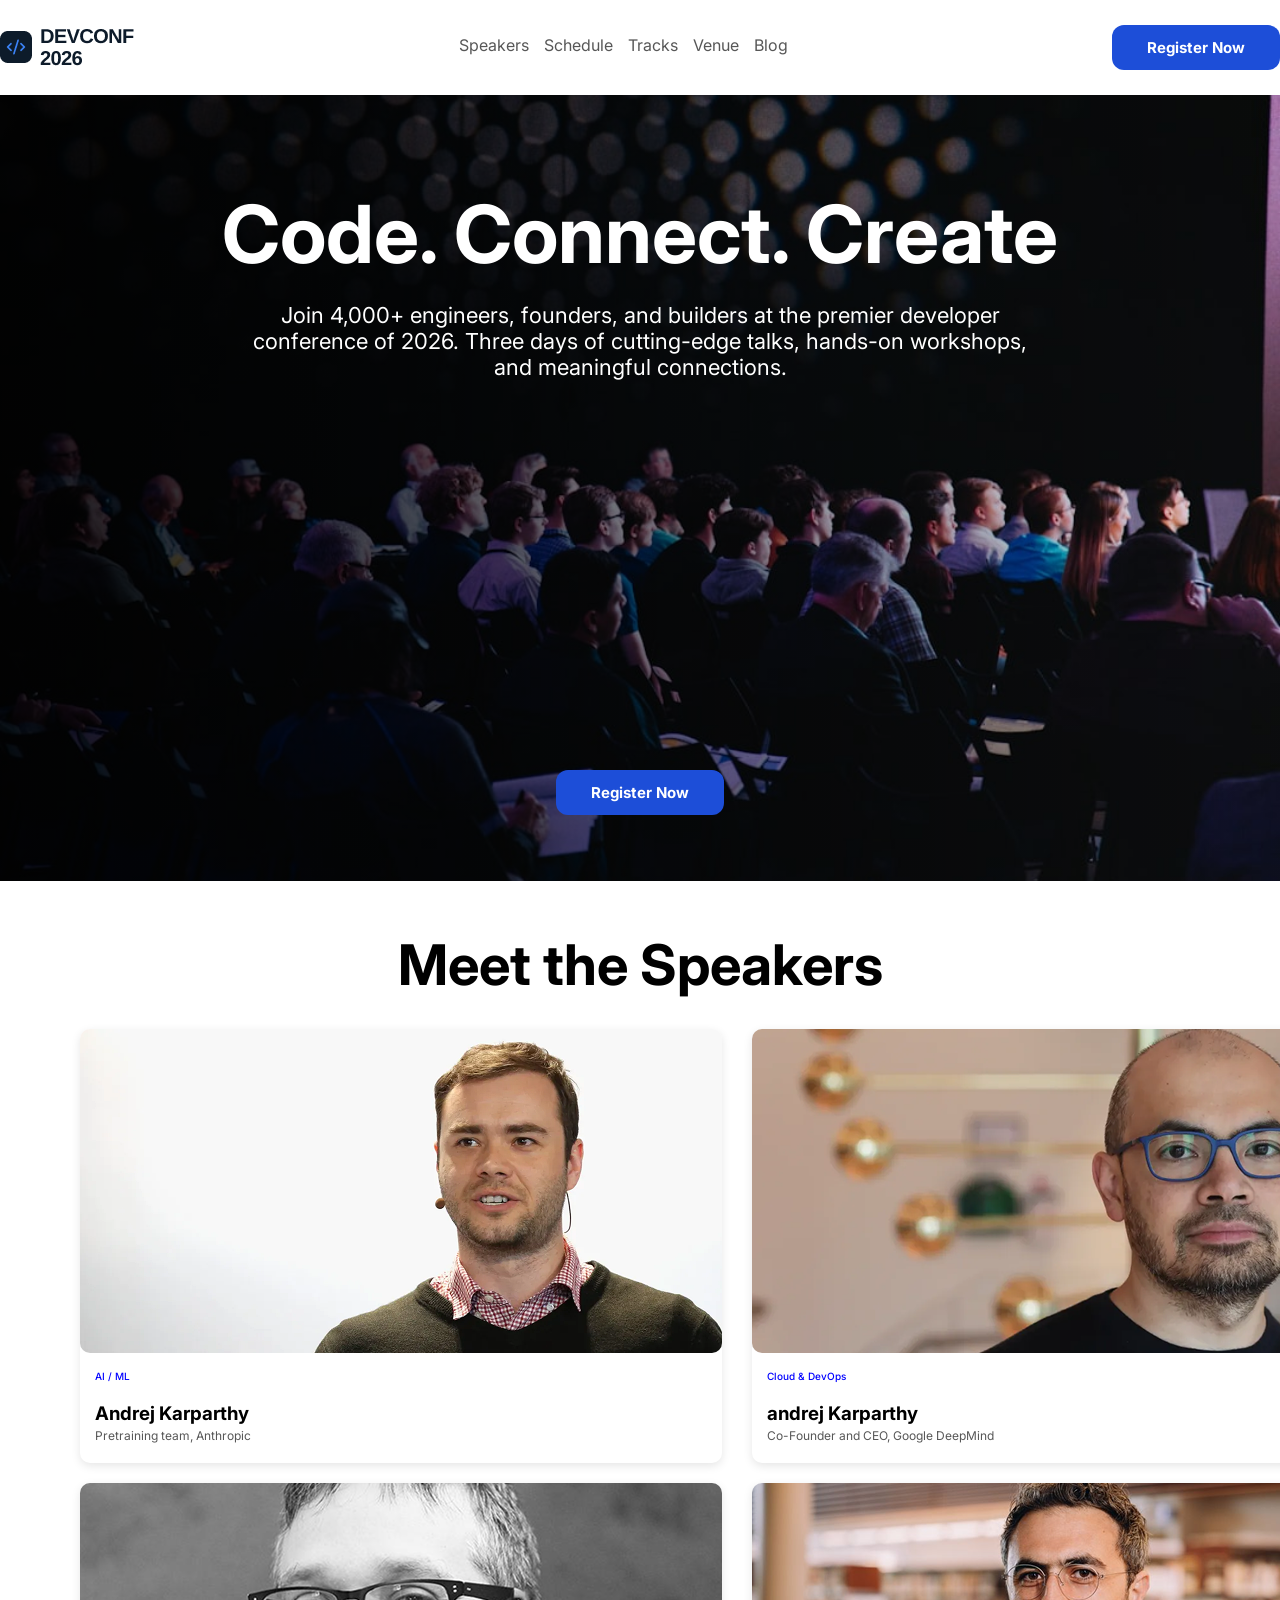
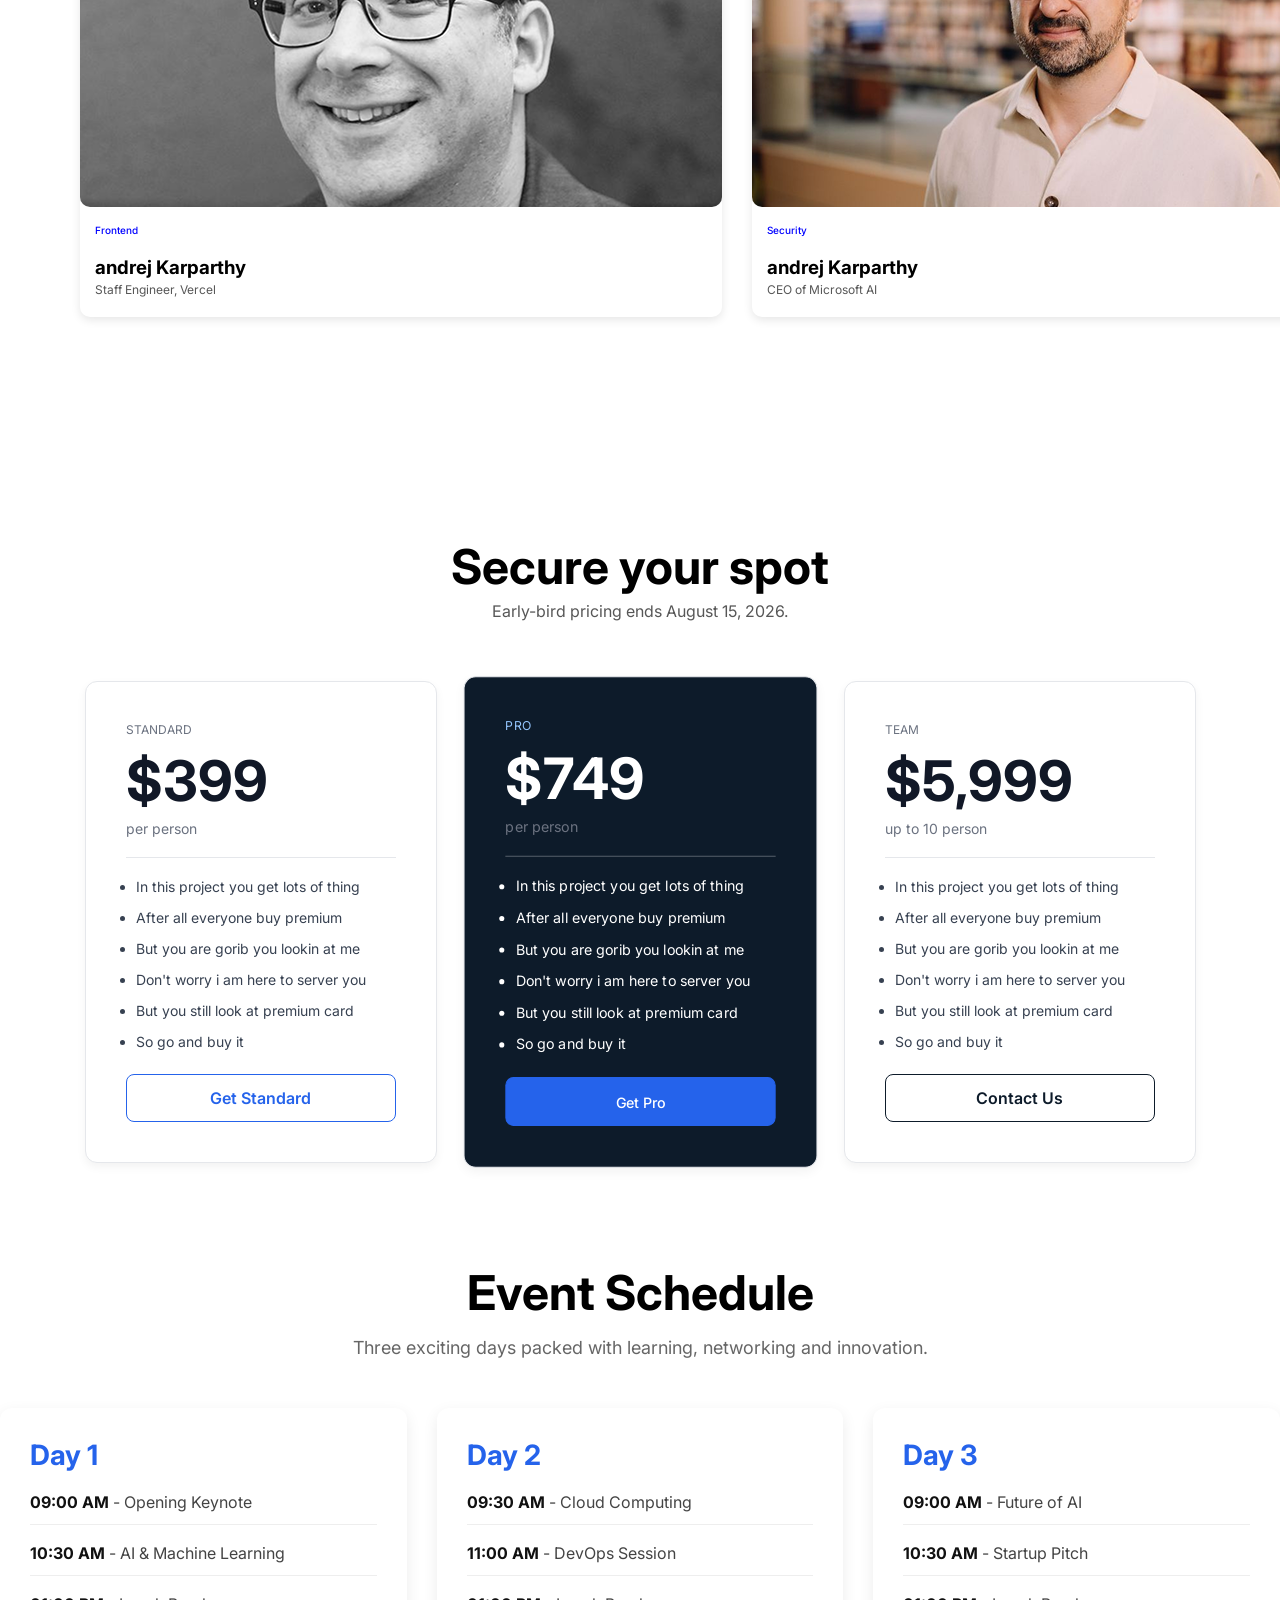
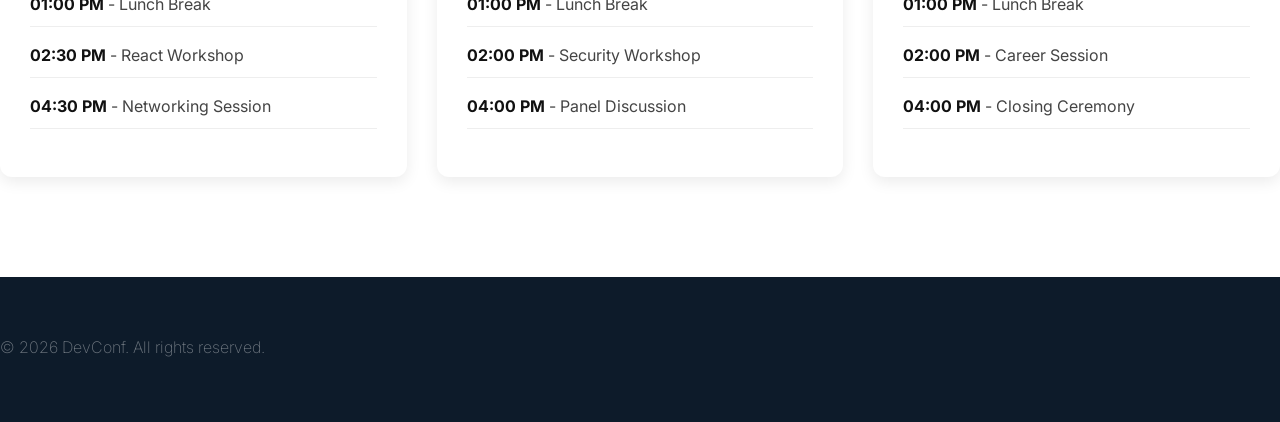
==== components/html/index.htm @ 3218a1c8 "Files push" ====
<!DOCTYPE html>
<html lang="en">

<head>
    <meta charset="UTF-8">
    <meta name="viewport" content="width=device-width, initial-scale=1.0">
    <title>Assignment-1</title>
    <style>
        @import url('https://fonts.googleapis.com/css2?family=Inter:ital,opsz,wght@0,14..32,100..900;1,14..32,100..900&display=swap');
    </style>
    <link rel="stylesheet" href="../styles/style.css">
    <link rel="stylesheet" href="../styles/common.css">
    <link rel="stylesheet" href="../styles/aisection.css">
    <link rel="stylesheet" href="../styles/banner.css">
    <link rel="stylesheet" href="../styles/footer.css">
    <link rel="stylesheet" href="../styles/speaker.css">
    <link rel="stylesheet" href="../styles/navbar.css">
    <link rel="stylesheet" href="../styles/secure.css">

</head>

<body>
    <!-- nav bar -->
    <section>
        <nav class="nav">
            <div>
                <img class="img" src="../assets/logo.png" alt="" />
            </div>
            <div class="list">
                <li> Speakers </li>
                <li> Schedule </li>
                <li> Tracks </li>
                <li> Venue </li>
                <li> Blog </li>
            </div>
            <div>
                <button class="btn">
                    Register Now
                </button>
            </div>
        </nav>
    </section>
    <!-- Banner section -->
    <section class="banner">
        <div class="overlay">
            <div class="content">
                <h1> Code. Connect. Create </h1>
                <p>
                    Join 4,000+ engineers, founders, and builders at the premier developer <br>
                    conference of 2026. Three days of cutting-edge talks, hands-on workshops,<br>
                    and meaningful connections.
                </p>
            </div>
            <button class="btn btn-2"> Register Now </button>
        </div>
    </section>
    <!-- Speaker section -->
    <section class="speaker">
        <h1> Meet the Speakers </h1>
        <div class="column">
            <div class="card">
                <img src="../assets/andrej.png" alt="andrej png">
                <p class="mini">AI / ML</p>
                <h3>
                    Andrej Karparthy
                </h3>
                <p>Pretraining team, Anthropic</p>
            </div>
            <div class="card">
                <img src="../assets/demis.png" alt="demis png">
                <p class="mini"> Cloud & DevOps </p>
                <h3>
                    andrej Karparthy
                </h3>
                <p>Co-Founder and CEO, Google DeepMind</p>
            </div>

            <div class="card">
                <img src="../assets/gary.png" alt="gary png">
                <p class="mini"> Frontend </p>
                <h3>
                    andrej Karparthy
                </h3>
                <p>Staff Engineer, Vercel</p>
            </div>
            <div class="card">
                <img src="../assets/mustafa.png" alt="">
                <p class="mini">Security</p>
                <h3>
                    andrej Karparthy
                </h3>
                <p>CEO of Microsoft AI</p>
            </div>
        </div>
    </section>
    <!-- Secure Spot -->
    <section class="secure">
        <div class="secure-title">
            <h1 class=" slogan"> Secure your spot </h1>
            <p class="para"> Early-bird pricing ends August 15, 2026. </p>
        </div>
        <div class="secure-div">
            <div class="pricing-card">
                <p class="pricing-plan">STANDARD</p>
                <h2 class="price"> $399 </h2>
                <p class="person"> per person</p>
                <hr class="line">
                <ul class="pricing-list">
                    <li class="pricing-item"> In this project you get lots of thing </li>
                    <li class="pricing-item"> After all everyone buy premium </li>
                    <li class="pricing-item"> But you are gorib you lookin at me </li>
                    <li class="pricing-item"> Don't worry i am here to server you </li>
                    <li class="pricing-item"> But you still look at premium card </li>
                    <li class="pricing-item"> So go and buy it </li>
                </ul>

                <button class="button"> Get Standard </button>
            </div>

            <div class="pricing-card-premium">
                <p class="pricing-plan-prem">PRO</p>
                <h2 class="price-prem"> $749 </h2>
                <p class="person"> per person</p>
                <hr class="line-prem">
                <ul class="pricing-list">
                    <li class="pricing-item-prem"> In this project you get lots of thing </li>
                    <li class="pricing-item-prem"> After all everyone buy premium </li>
                    <li class="pricing-item-prem"> But you are gorib you lookin at me </li>
                    <li class="pricing-item-prem"> Don't worry i am here to server you </li>
                    <li class="pricing-item-prem"> But you still look at premium card </li>
                    <li class="pricing-item-prem"> So go and buy it </li>
                </ul>

                <button class="button btn-3"> Get Pro </button>
            </div>

            <div class="pricing-card">
                <p class="pricing-plan">TEAM</p>
                <h2 class="price"> $5,999 </h2>
                <p class="person"> up to 10 person</p>
                <hr class="line">
                <ul class="pricing-list">
                    <li class="pricing-item"> In this project you get lots of thing </li>
                    <li class="pricing-item"> After all everyone buy premium </li>
                    <li class="pricing-item"> But you are gorib you lookin at me </li>
                    <li class="pricing-item"> Don't worry i am here to server you </li>
                    <li class="pricing-item"> But you still look at premium card </li>
                    <li class="pricing-item"> So go and buy it </li>
                </ul>

                <button class="button btn-4"> Contact Us </button>
            </div>
        </div>
    </section>
    <!-- Ai section -->

    <section class="schedule">

        <h2 class="schedule-title">Event Schedule</h2>

        <p class="schedule-subtitle">
            Three exciting days packed with learning, networking and innovation.
        </p>

        <div class="schedule-container">

            <div class="schedule-card">

                <h3>Day 1</h3>

                <p><strong>09:00 AM</strong> - Opening Keynote</p>
                <p><strong>10:30 AM</strong> - AI & Machine Learning</p>
                <p><strong>01:00 PM</strong> - Lunch Break</p>
                <p><strong>02:30 PM</strong> - React Workshop</p>
                <p><strong>04:30 PM</strong> - Networking Session</p>

            </div>

            <div class="schedule-card">

                <h3>Day 2</h3>

                <p><strong>09:30 AM</strong> - Cloud Computing</p>
                <p><strong>11:00 AM</strong> - DevOps Session</p>
                <p><strong>01:00 PM</strong> - Lunch Break</p>
                <p><strong>02:00 PM</strong> - Security Workshop</p>
                <p><strong>04:00 PM</strong> - Panel Discussion</p>

            </div>

            <div class="schedule-card">

                <h3>Day 3</h3>

                <p><strong>09:00 AM</strong> - Future of AI</p>
                <p><strong>10:30 AM</strong> - Startup Pitch</p>
                <p><strong>01:00 PM</strong> - Lunch Break</p>
                <p><strong>02:00 PM</strong> - Career Session</p>
                <p><strong>04:00 PM</strong> - Closing Ceremony</p>

            </div>

        </div>

    </section>
    <footer class="footer">
        <div class="text-div">
            <div> © 2026 DevConf. All rights reserved. </div>
            <div class="p-div">
            <p>Privacy Policy</p> 
            <p>Terms of Service</p>   
            </div>
        </div>
    </footer>
</body>

</html>
---- components/styles/style.css ----
*{
    margin: 0;
    padding: 0;
    font-family: "Inter", sans-serif;;
}
---- components/styles/common.css ----
.btn{
    font-size: 15px;
    padding: 13px 35px;
    border-radius: 12px;
    color: white;
    background-color: #1D4ED8;
    font-weight: bolder;
    border: none;
    margin-bottom: 25px;
    
    
}
---- components/styles/aisection.css ----
.schedule{
    max-width: 1320px;
    margin: 100px auto;
    text-align: center;
}

.schedule-title{
    font-size: 48px;
    margin-bottom: 15px;
}

.schedule-subtitle{
    font-size: 18px;
    color: #666;
    margin-bottom: 50px;
}

.schedule-container{
    display: grid;
    grid-template-columns: repeat(3,1fr);
    gap: 30px;
}

.schedule-card{
    background: white;
    padding: 30px;
    border-radius: 12px;
    box-shadow: 0 5px 15px rgba(0,0,0,.08);
    text-align: left;
}

.schedule-card h3{
    color: #2563EB;
    margin-bottom: 20px;
    font-size: 28px;
}

.schedule-card p{
    margin: 18px 0;
    color: #444;
    font-size: 16px;
    border-bottom: 1px solid #eee;
    padding-bottom: 12px;
}

.schedule-card strong{
    color: #111;
}
---- components/styles/banner.css ----
.banner{
    width: 100%;
    height: 786px;
    background-size: cover;
    background-position: center;
    background-image:
        linear-gradient(
            to right,
            rgba(0,0,0,.85) 0%,
            rgba(0,0,0,.65) 35%,
            rgba(0,0,0,.05) 100%
        ),
        url(../assets/banner.jpg);
}

.overlay,
.content h1,
.content p{
    text-align: center;
}

.content h1,
.content p{
    color: white;
}

.content h1{
    font-size: 80px;
    padding-top: 90px;
}

.content p{
    padding-top: 20px;
    font-size: 22px;
}

.btn-2{
    margin-top: 390px;
}
/* .btn-2:hover{
    background-color:aqua;
} */
---- components/styles/footer.css ----
.footer{
    width: 100%;
    height: 145px;
    font-size: 16px;
    font-weight: 200;
    color: rgba(255, 255, 255, 0.4);;
    background-color: #0D1B2A;
}

.text-div{
    display: flex;
    justify-content: space-between;
    width: 1550px;
    margin: auto;
    padding-top: 60px;
}

.p-div{
    display: flex;
    gap: 20px;
}
---- components/styles/speaker.css ----
.speaker{
    max-width: 1450px;
    margin: auto;
    padding-left: 80px;
    padding-right: 80px;
}

.speaker h1{
    margin-top: 50px;
    text-align: center;
    font-size: 56px;
}

.column{
    display: grid;
    grid-template-columns: repeat(2,1fr);
    column-gap: 30px;
    margin-top: 30px;
}

.card{
    max-width: 100%;
    border-radius: 10px;
    margin-bottom: 20px;
    box-shadow: 0px 3px 10px rgba(0, 0, 0, 0.1);
}

.card img{
    max-width: 642px;
    max-height: 324px;
    border-radius: 10px;
    margin-bottom: 10px;
}

/* Common margin-left */

.card .mini,
.card h3,
.card p{
    margin-left: 15px;
}

.card .mini{
    font-size: 10px;
    font-weight: 500;
    color: blue;
}

.card p{
    margin-top: 3px;
    font-size: 12px;
    padding-bottom: 20px;
    color: #575757;
}
---- components/styles/navbar.css ----
.nav{
    display: flex;
    justify-content: space-between;
    max-width: 1600px;
    margin: auto;
    margin-top: 25px;
    text-align: center;
}

.img{
    width: 134px;
    height: 44px;
}

.list{
    display: flex;
    list-style: none;
    gap: 15px;
    text-align: center;
    margin-top: 10px;
    color: #575757;
}
---- components/styles/secure.css ----
.secure{
    max-width: 1320px;
    margin: 200px auto 50px;
}

.secure-title{
    text-align: center;
    margin-bottom: 60px;
}

.slogan{
    font-size: 48px;
    margin-bottom: 5px;
}

.para{
    font-size: 16px;
    color: #575757;
}

.secure-div{
    display: flex;
    justify-content: center;
    gap: 30px;
}

/* Pricing Card */

.pricing-card,
.pricing-card-premium{
    padding: 40px;
    max-width: 340px;
    border: 1px solid #E5E7EB;
    border-radius: 12px;
    box-shadow: 0px 4px 10px rgba(0, 0, 0, .05);
}

.pricing-card{
    background: white;
}

.pricing-card-premium{
    background: #0D1B2A;
    transform: scale(1.02);
}

/* Pricing Plan */

.pricing-plan,
.pricing-plan-prem{
    font-size: 12px;
    margin-bottom: 10px;
}

.pricing-plan{
    color: #6B7280;
}

.pricing-plan-prem{
    color: #93C5FD;
}

/* Price */

.price,
.price-prem{
    font-size: 56px;
    font-weight: bold;
    margin-bottom: 5px;
}

.price{
    color: #111827;
}

.price-prem{
    color: white;
}

/* Person */

.person{
    font-size: 14px;
    color: #6B7280;
    margin-bottom: 20px;
}

/* Line */

.line,
.line-prem{
    border: none;
    margin-bottom: 20px;
}

.line{
    border-top: 1px solid #E5E7EB;
}

.line-prem{
    border-top: 1px solid rgba(255,255,255,.3);
}

/* Pricing List */

.pricing-item,
.pricing-item-prem{
    margin-left: 10px;
    margin-bottom: 14px;
    font-size: 14px;
}

.pricing-item{
    margin-right: 30px;
    color: #374151;
}

.pricing-item-prem{
    margin-right: 25px;
    color: white;
}

/* Button */

.button,
.btn-3{
    margin-top: 10px;
    width: 100%;
    height: 48px;
    border-radius: 8px;
}

.button{
    border: 1px solid #2563EB;
    background: white;
    color: #2563EB;
    font-size: 16px;
    font-weight: 600;
}

.btn-3{
    background: #2563EB;
    color: white;
    padding: 0 15px;
    font-size: 14px;
    font-weight: 500;
}

/* Team Card Button */

.btn-4{
    border: 1px solid #0D1B2A;
    color: #0D1B2A;
    font-weight: 600;
}
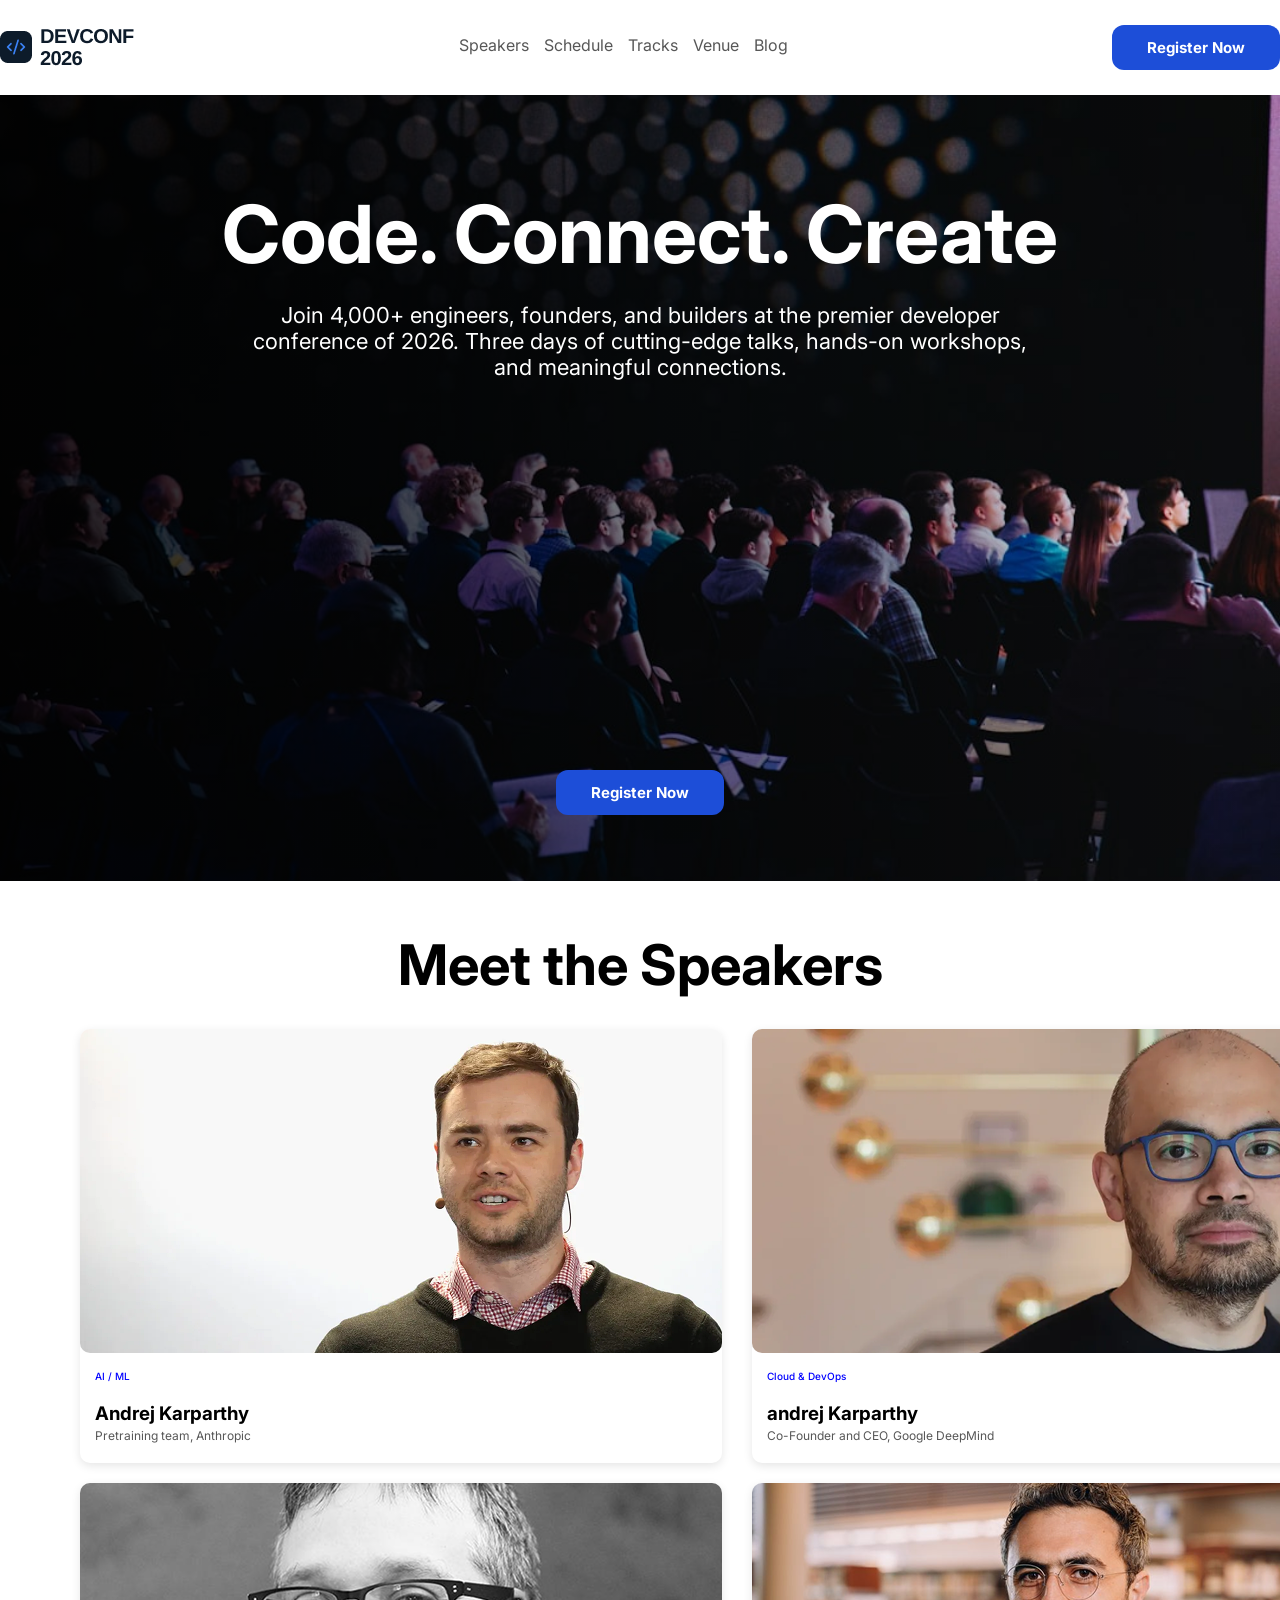
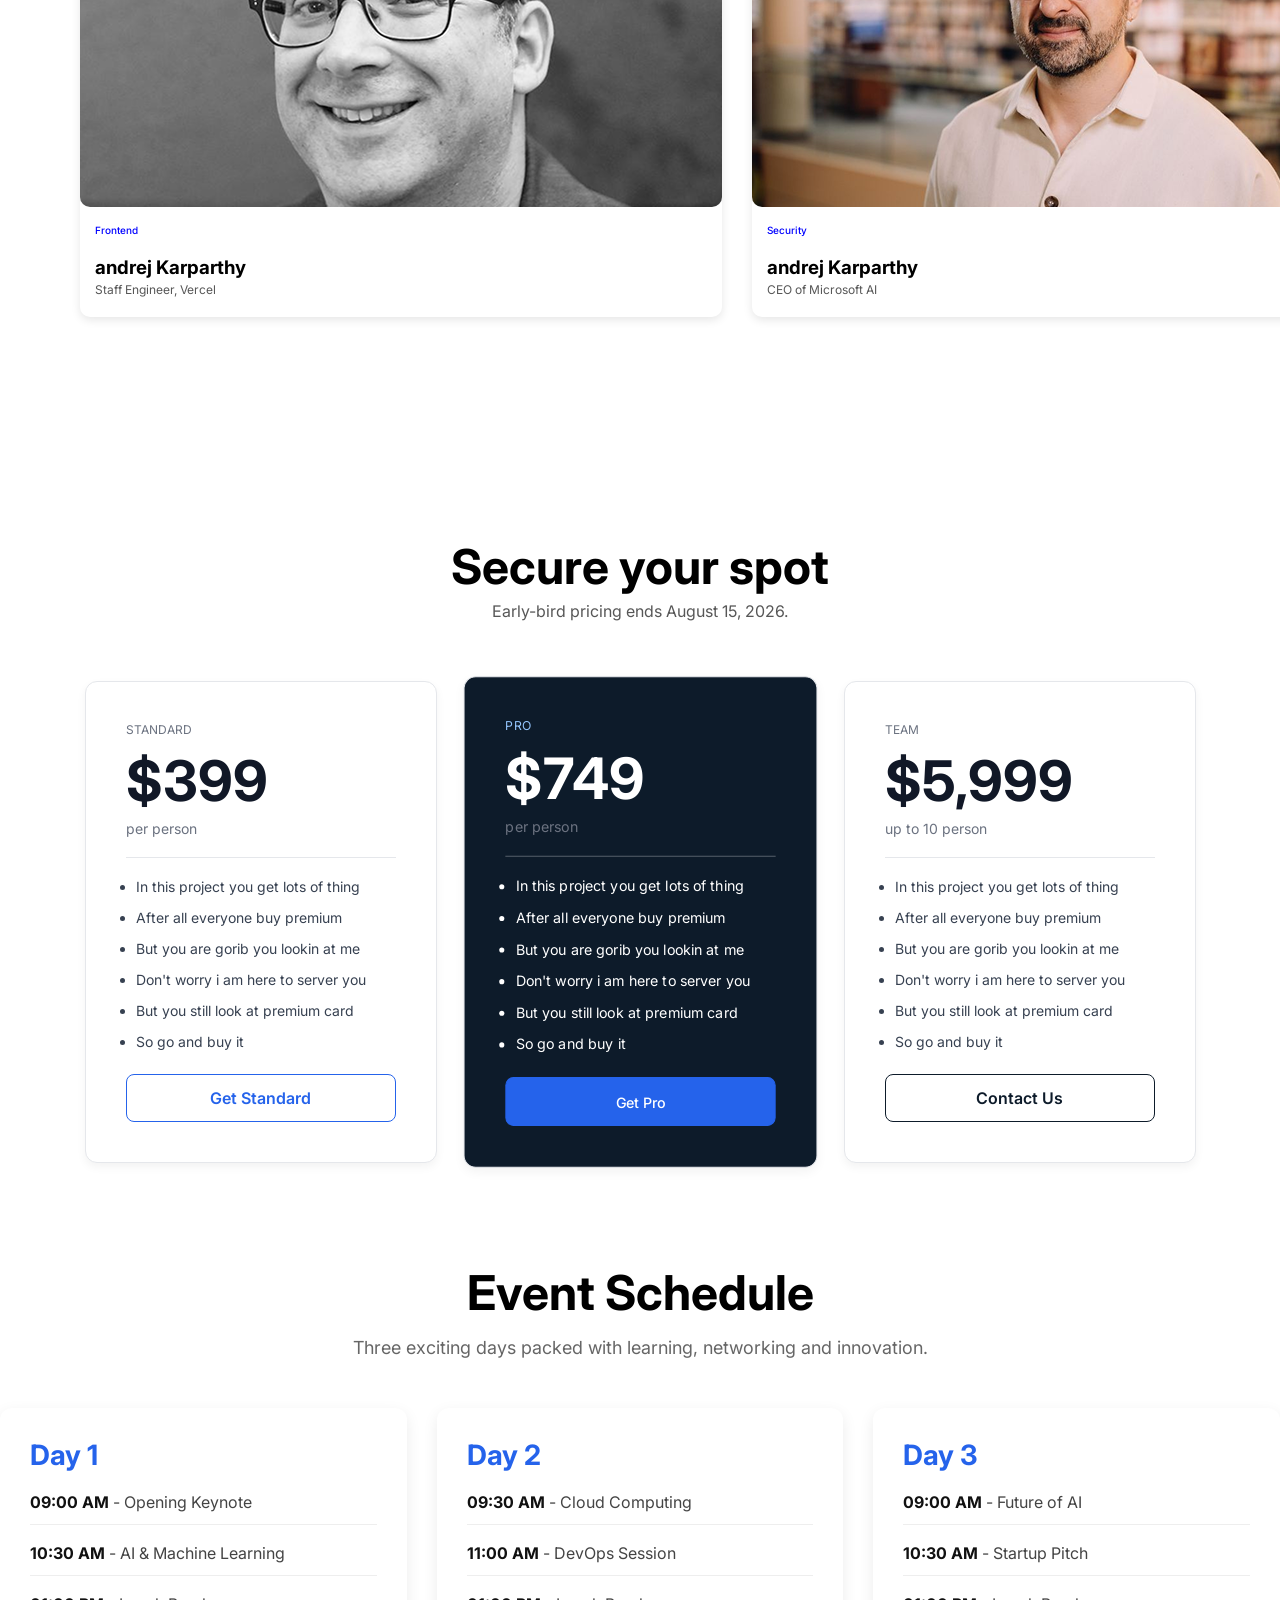
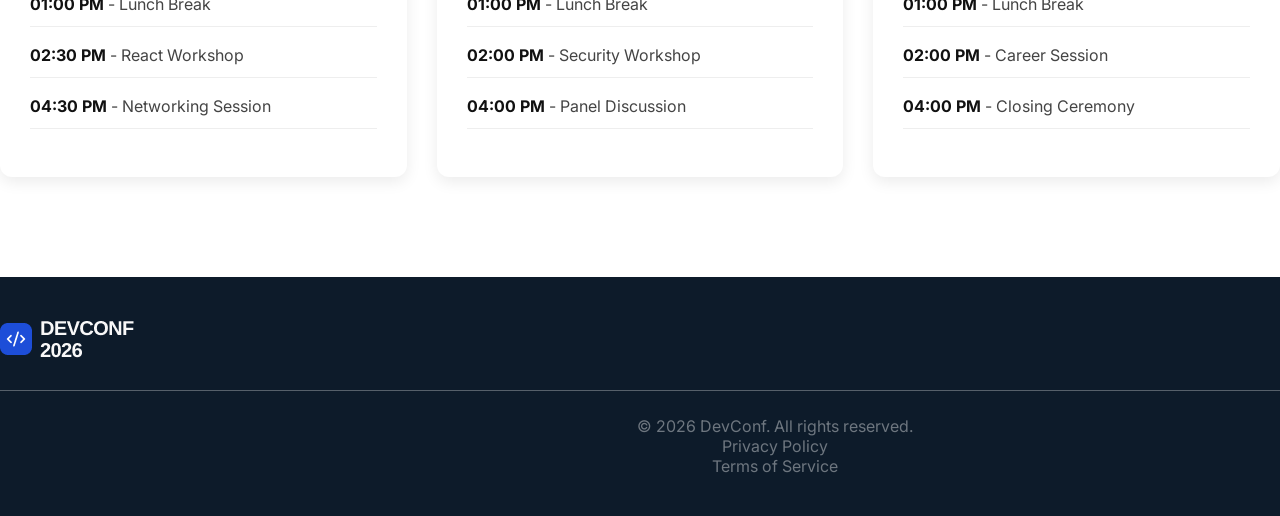
==== commit 2f1d9ffc: "footer section logo add and redesign" ====
--- a/components/html/index.htm
+++ b/components/html/index.htm
@@ -8,6 +8,7 @@
     <style>
         @import url('https://fonts.googleapis.com/css2?family=Inter:ital,opsz,wght@0,14..32,100..900;1,14..32,100..900&display=swap');
     </style>
+    <link rel="stylesheet" href="https://cdnjs.cloudflare.com/ajax/libs/font-awesome/6.7.2/css/all.min.css">
     <link rel="stylesheet" href="../styles/style.css">
     <link rel="stylesheet" href="../styles/common.css">
     <link rel="stylesheet" href="../styles/aisection.css">
@@ -205,8 +206,22 @@
     </section>
     <footer class="footer">
         <div class="text-div">
+            <div>
+                <img class="img" src="../assets/footer-logo.png" alt="" />
+            </div>
+            <div class="social-icon">
+                <i class="fa-brands fa-facebook-f"></i>
+                <i class="fa-brands fa-instagram"></i>
+                <i class="fa-brands fa-x-twitter"></i>
+                <i class="fa-brands fa-linkedin-in"></i>
+                <i class="fa-brands fa-github"></i>
+            </div>
+
+        </div>
+        <hr class="footer-line">
+        <div class="footer-text-div">
             <div> © 2026 DevConf. All rights reserved. </div>
-            <div class="p-div">
+            <div>
             <p>Privacy Policy</p> 
             <p>Terms of Service</p>   
             </div>
--- a/components/styles/footer.css
+++ b/components/styles/footer.css
@@ -1,21 +1,40 @@
 .footer{
-    width: 100%;
-    height: 145px;
-    font-size: 16px;
-    font-weight: 200;
-    color: rgba(255, 255, 255, 0.4);;
-    background-color: #0D1B2A;
+    width:100%;
+    padding:40px 0;
+    background:#0D1B2A;
+    color:rgba(255,255,255,.4);
 }
 
 .text-div{
-    display: flex;
-    justify-content: space-between;
-    width: 1550px;
-    margin: auto;
-    padding-top: 60px;
+    width:1550px;
+    margin:auto;
+    display:flex;
+    justify-content:space-between;
+    align-items:center;
 }
 
-.p-div{
-    display: flex;
-    gap: 20px;
-}+.social-icon{
+    display:flex;
+    gap:20px;
+}
+
+.social-icon i{
+    font-size:24px;
+    color:white;
+    cursor:pointer;
+}
+
+.footer-line{
+    max-width:1550px;
+    margin:25px auto;
+    border:none;
+    border-top:1px solid rgba(255,255,255,.3);
+}
+
+.footer-text-div{
+    width:1550px;
+    margin:auto;
+    text-align: center;
+    align-items:center;
+}
+
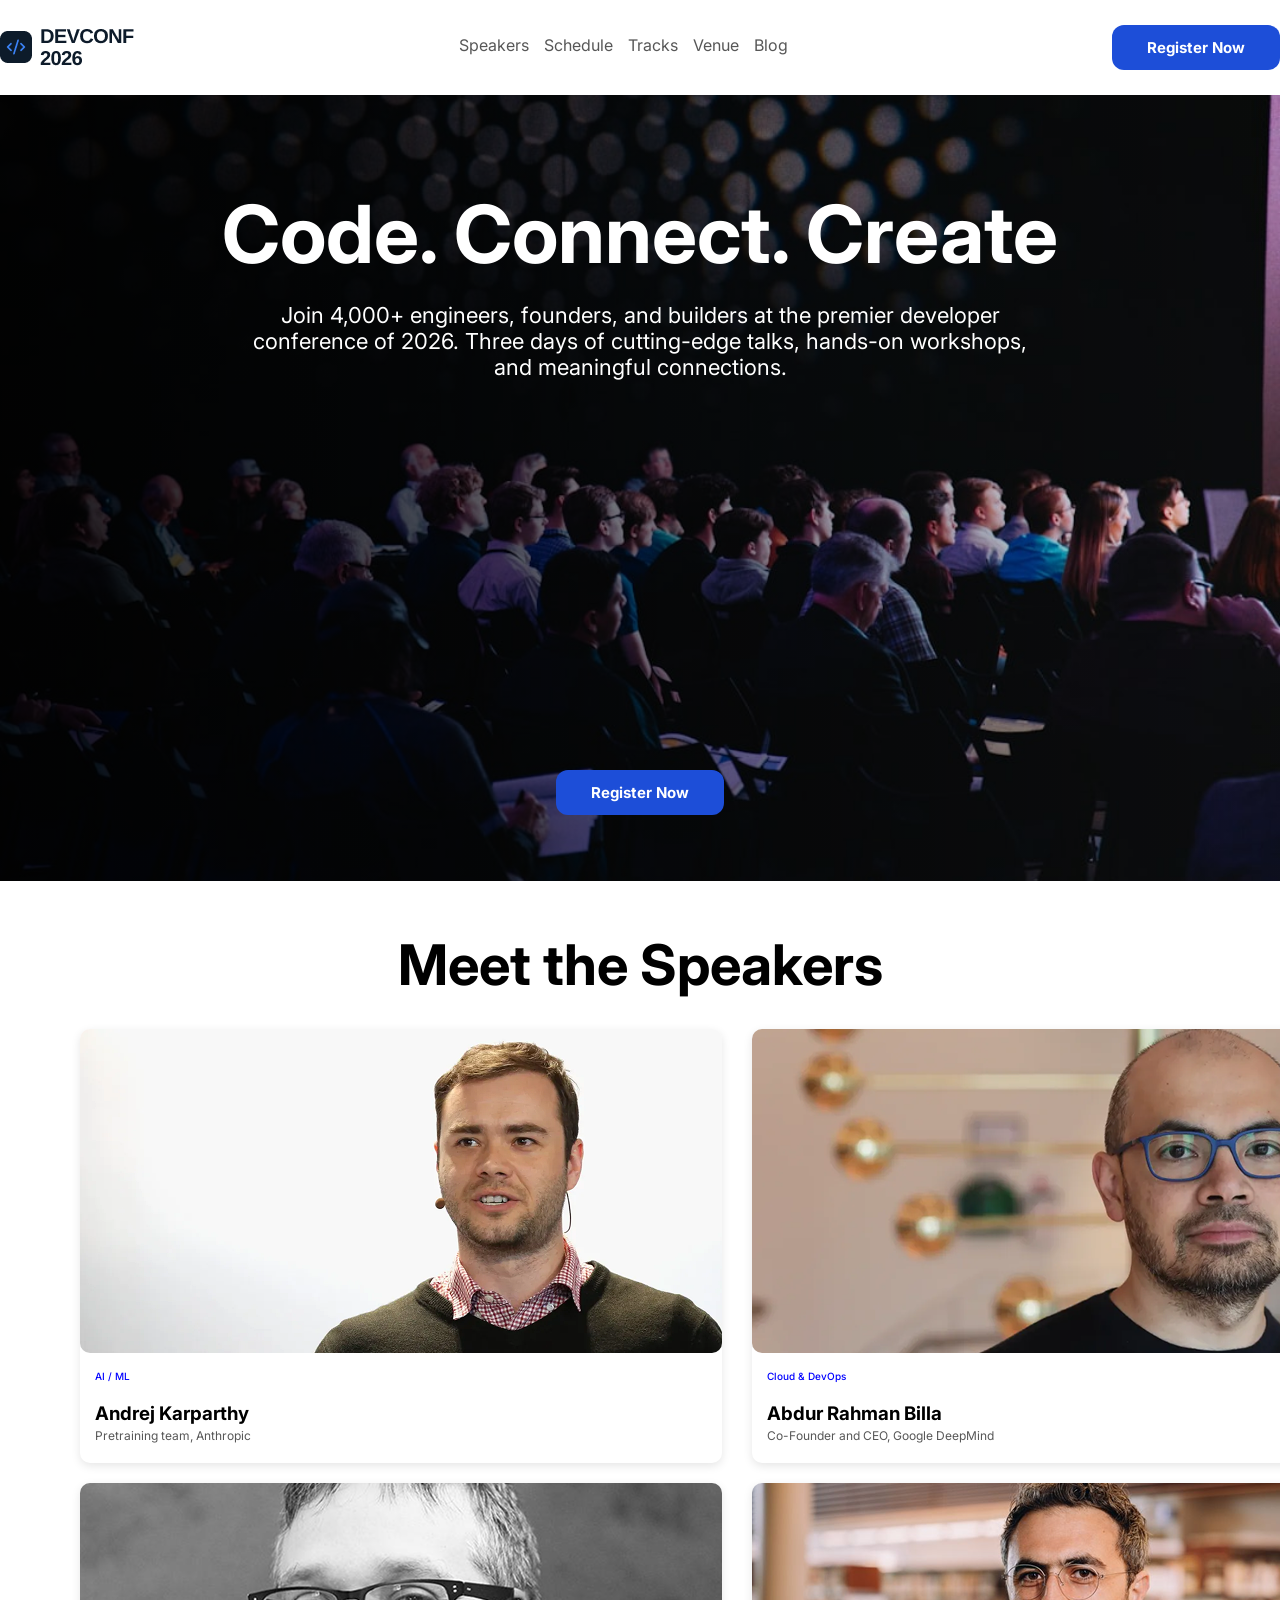
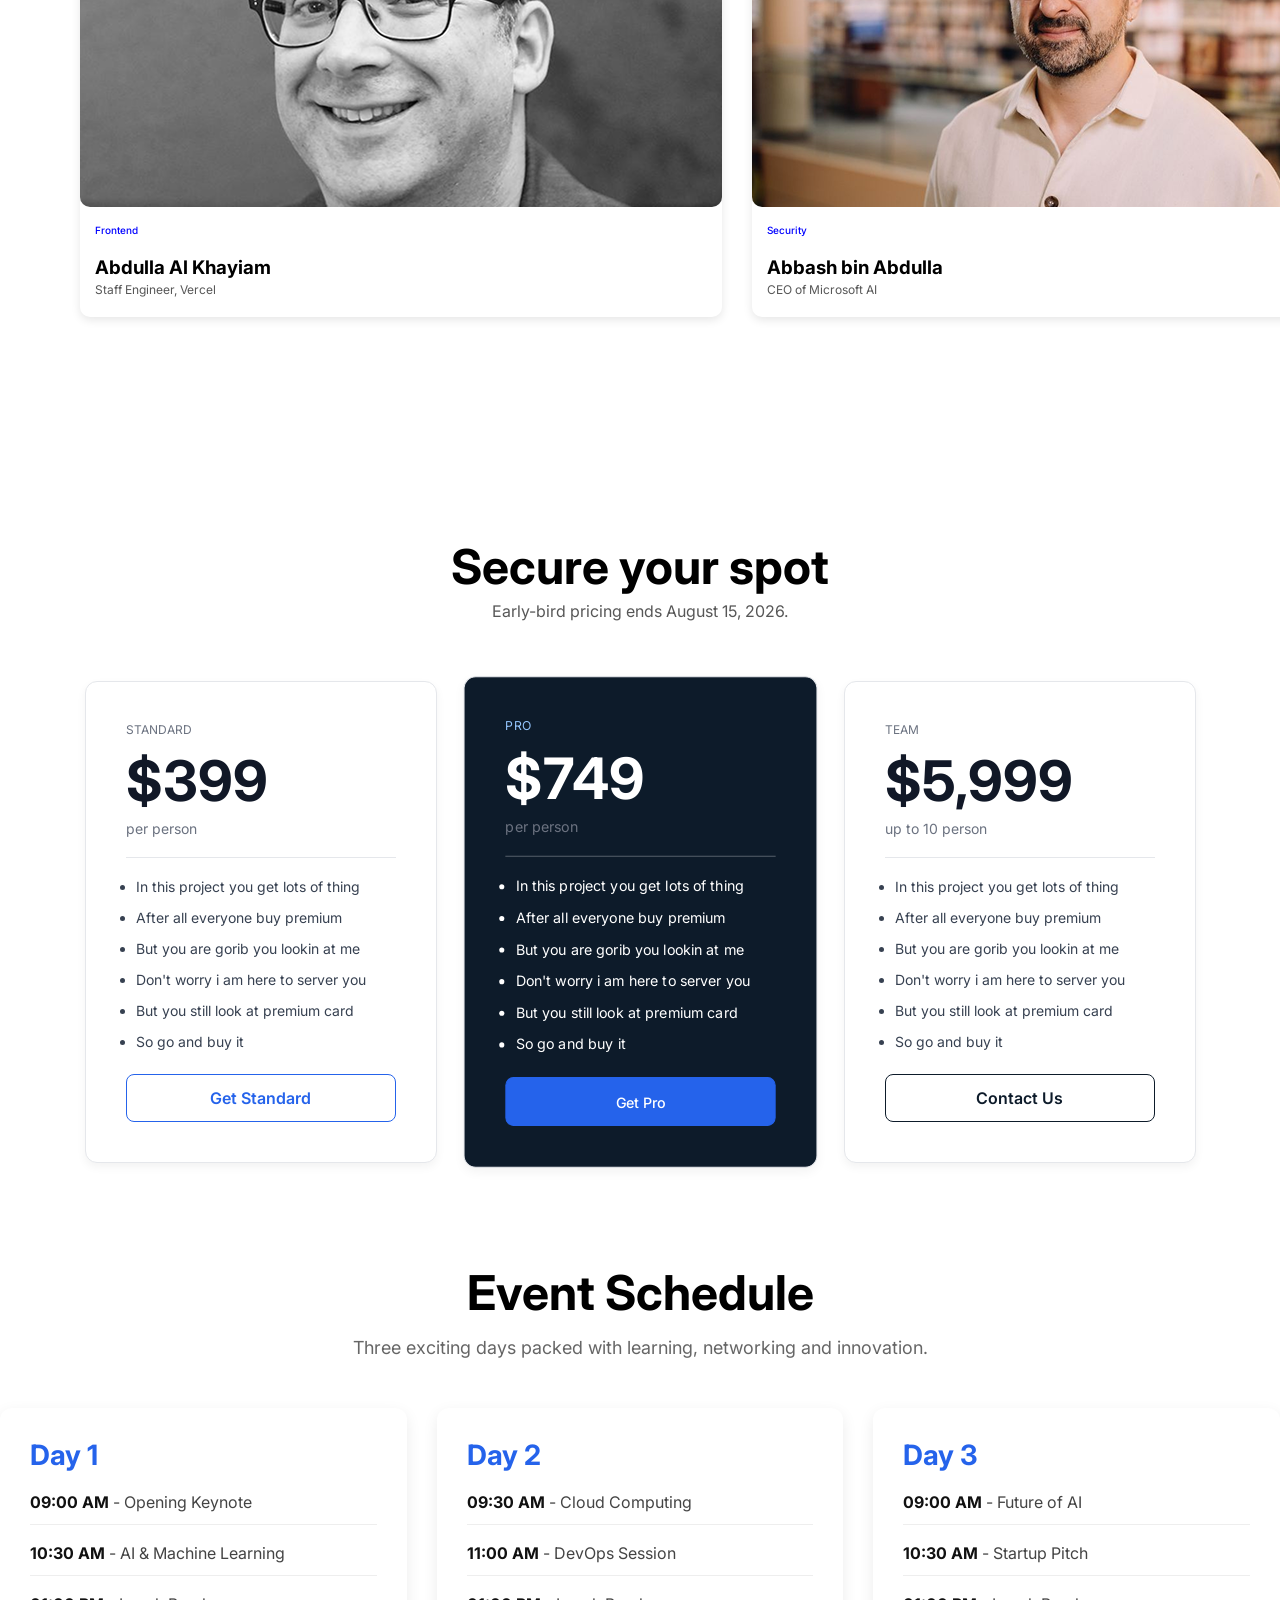
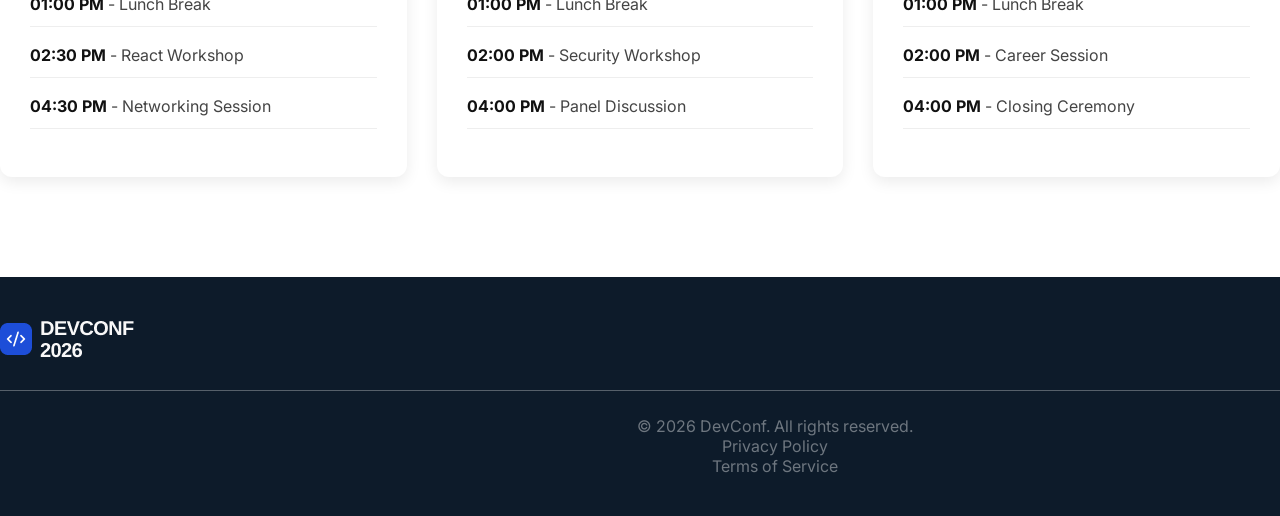
==== commit 3d120a86: "speaker section name change" ====
--- a/components/html/index.htm
+++ b/components/html/index.htm
@@ -71,7 +71,7 @@
                 <img src="../assets/demis.png" alt="demis png">
                 <p class="mini"> Cloud & DevOps </p>
                 <h3>
-                    andrej Karparthy
+                    Abdur Rahman Billa
                 </h3>
                 <p>Co-Founder and CEO, Google DeepMind</p>
             </div>
@@ -80,7 +80,7 @@
                 <img src="../assets/gary.png" alt="gary png">
                 <p class="mini"> Frontend </p>
                 <h3>
-                    andrej Karparthy
+                    Abdulla Al Khayiam
                 </h3>
                 <p>Staff Engineer, Vercel</p>
             </div>
@@ -88,7 +88,7 @@
                 <img src="../assets/mustafa.png" alt="">
                 <p class="mini">Security</p>
                 <h3>
-                    andrej Karparthy
+                    Abbash bin Abdulla
                 </h3>
                 <p>CEO of Microsoft AI</p>
             </div>
